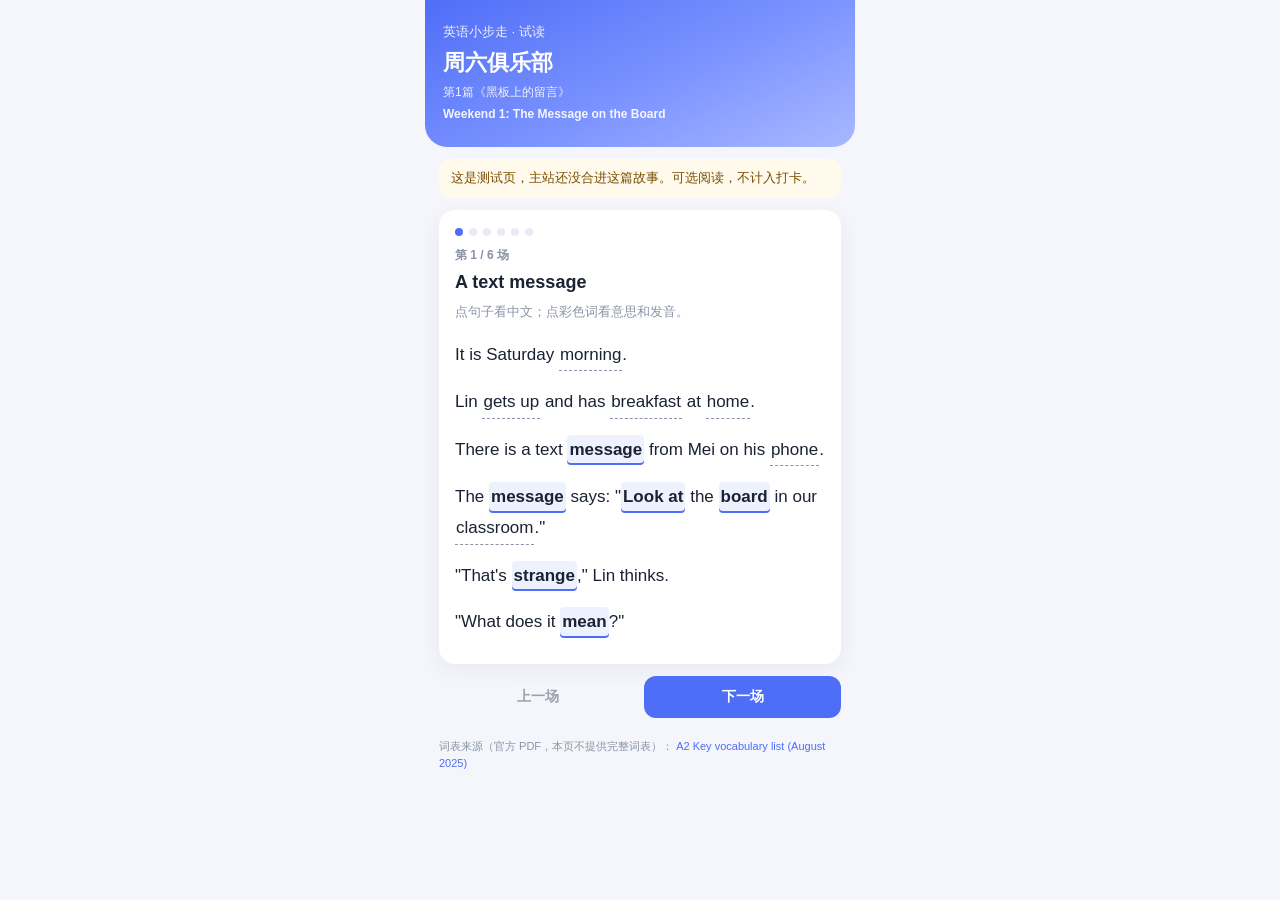
==== saturday-club-test/index.html @ db71f750 "test: add Saturday Club Weekend 1 reading page (GitHub test path only) Standalone /saturday-club-tes" ====
<!DOCTYPE html>
<html lang="zh-CN">
<head>
  <meta charset="utf-8" />
  <meta name="viewport" content="width=device-width, initial-scale=1" />
  <meta name="robots" content="noindex, nofollow" />
  <meta name="description" content="周六俱乐部第1篇试读页（测试，不列入搜索）" />
  <title>Saturday Club — Weekend 1: The Message on the Board（周六俱乐部·第1篇《黑板上的留言》）</title>
  <style>
    :root {
      --bg:#f4f6fb; --card:#fff; --text:#1a2233; --muted:#8a94a6;
      --primary:#4f6ef7; --primary-soft:#eef2ff; --green:#12b76a; --green-soft:#ecfdf3;
      --orange:#f79009; --orange-soft:#fffaeb; --red:#f04438; --red-soft:#fef3f2;
      --border:#e7ebf3; --radius:16px; --shadow:0 6px 22px rgba(26,34,51,.06);
    }
    * { box-sizing:border-box; margin:0; padding:0 }
    body {
      font-family:-apple-system,BlinkMacSystemFont,"PingFang SC","Hiragino Sans GB","Microsoft YaHei",sans-serif;
      background:var(--bg); color:var(--text); font-size:15px; line-height:1.5;
      min-height:100vh; padding-bottom:32px;
    }
    .wrap { max-width:430px; margin:0 auto }
    .top {
      background:linear-gradient(155deg,#4f6ef7,#7b93ff 55%,#a8b8ff);
      color:#fff; padding:22px 18px 24px; border-radius:0 0 22px 22px;
    }
    .top .hi { font-size:13px; opacity:.9 }
    .top h1 { font-size:22px; font-weight:700; margin:4px 0 }
    .top .sub { font-size:12px; opacity:.88 }
    .top .sub-en { font-size:12px; opacity:.92; margin-top:4px; font-weight:600 }
    #main { padding:0 14px 12px }
    .notice {
      margin:12px 0 0; background:var(--orange-soft); color:#7a4d00;
      border-radius:12px; padding:10px 12px; font-size:12.5px; line-height:1.55;
    }
    .card-block {
      background:var(--card); border-radius:var(--radius); padding:18px 16px;
      box-shadow:var(--shadow); margin-top:12px;
    }
    .label { font-size:12px; font-weight:700; color:var(--muted); margin-bottom:6px }
    .scene-title { font-size:18px; font-weight:700; margin:0 0 8px; line-height:1.35 }
    .hint-line { font-size:13px; color:var(--muted); margin:0 0 10px }
    .dots { display:flex; gap:6px; margin-bottom:10px }
    .dot { width:8px; height:8px; border-radius:50%; background:var(--border) }
    .dot.on { background:var(--primary) }
    .story { margin-top:4px }
    .sent {
      margin:0 -6px; padding:8px 6px; border-radius:12px; cursor:pointer;
    }
    .sent:hover, .sent:focus { background:var(--bg); outline:none }
    .sent.open { background:var(--bg) }
    .sent-en { font-size:17px; line-height:1.8; color:var(--text) }
    .sent-zh { display:none; font-size:13px; color:var(--muted); line-height:1.6; margin-top:4px }
    .sent.open .sent-zh { display:block }
    .chunk {
      font: inherit; color: inherit; display: inline; padding: 0 2px; margin: 0;
      border: none; cursor: pointer; border-radius: 4px; line-height: inherit;
      background: transparent; vertical-align: baseline;
    }
    .chunk-new {
      background: var(--primary-soft);
      box-shadow: inset 0 -2px 0 var(--primary);
      font-weight: 650;
    }
    .chunk-recycled {
      box-shadow: none;
      background: transparent;
      border-bottom: 1.5px dashed var(--muted);
      border-radius: 0;
      padding: 0 1px;
    }
    .btn {
      border:none; border-radius:12px; font-family:inherit; font-weight:600;
      font-size:14px; padding:12px 14px; cursor:pointer;
    }
    .btn:active { opacity:.9; transform:scale(.98) }
    .btn:disabled { opacity:.4; cursor:default; transform:none }
    .btn-primary { background:var(--primary); color:#fff }
    .btn-ghost { background:var(--bg); color:var(--text) }
    .btn-green { background:var(--green); color:#fff }
    .btn-full { width:100% }
    .btn-row { display:flex; gap:8px; margin-top:12px }
    .btn-row .btn { flex:1 }
    .linkish {
      display:block; width:100%; margin-top:12px; background:none; border:none;
      font-family:inherit; font-size:13px; color:var(--muted); cursor:pointer; text-align:center;
      padding:8px;
    }
    textarea, input[type=text] {
      box-sizing:border-box; width:100%; padding:12px 12px; border:1.5px solid var(--border);
      border-radius:12px; font-size:16px; font-family:inherit; outline:none; background:#fff;
      -webkit-appearance:none; appearance:none; color:var(--text);
    }
    textarea { resize:vertical; min-height:84px; line-height:1.5 }
    textarea:focus, input[type=text]:focus { border-color:var(--primary) }
    .model {
      margin-top:12px; background:var(--green-soft); border-radius:12px; padding:10px 12px;
    }
    .model p { font-size:14px; font-weight:600 }
    .model .zh { font-size:13px; font-weight:400; color:#166534; margin-top:4px }
    .retell-card { margin-top:12px; padding-top:10px; border-top:1px solid var(--border) }
    .retell-card:first-of-type { border-top:none; padding-top:0 }
    .retell-card h3 { font-size:16px; margin-bottom:4px }
    .bank { display:flex; flex-wrap:wrap; gap:6px; margin-top:8px }
    .bank button {
      border:1.5px solid var(--border); background:#fff; border-radius:999px;
      padding:4px 10px; font-size:13px; font-family:inherit; cursor:pointer;
    }
    .bank button:active { background:var(--primary-soft); border-color:var(--primary) }
    .picks { display:flex; flex-direction:column; gap:8px; margin:8px 0 14px }
    .pick {
      text-align:left; border:1.5px solid var(--border); background:#fff; border-radius:14px;
      padding:12px 14px; font-family:inherit; font-size:14px; font-weight:600; cursor:pointer; color:var(--text);
    }
    .pick.on { border-color:var(--primary); background:var(--primary-soft); color:var(--primary) }
    .pick.done { border-color:#86efac; background:var(--green-soft) }
    .hint-box { font-size:12px; color:var(--muted); margin-top:8px; background:var(--bg); padding:8px 10px; border-radius:10px }
    .hint-box.ok { background:var(--green-soft); color:#166534; font-weight:600 }
    .hint-box.bad { background:var(--red-soft); color:#b42318 }
    .tag {
      display:inline-block; font-size:11px; font-weight:600; padding:3px 8px; border-radius:999px;
      background:var(--primary-soft); color:var(--primary); margin:0 4px 6px 0;
    }
    .spk {
      border:none; background:var(--primary-soft); color:var(--primary); border-radius:999px;
      font-size:13px; padding:2px 8px; margin-left:6px; cursor:pointer; vertical-align:middle;
      font-family:inherit; line-height:1.4;
    }
    .spk:active { transform:scale(.92) }
    #pop-mask {
      position:fixed; inset:0; background:rgba(26,34,51,.28); z-index:40;
    }
    #popover {
      position:fixed; left:14px; right:14px; bottom:16px; max-width:402px; margin:0 auto;
      background:#fff; border-radius:16px; box-shadow:0 12px 40px rgba(26,34,51,.18);
      padding:16px; z-index:50;
    }
    .pop-head { display:flex; justify-content:space-between; align-items:flex-start; gap:8px; margin-bottom:6px }
    .pop-word { font-size:20px; font-weight:700 }
    .pop-ipa { font-size:13px; color:var(--muted); margin-top:2px }
    .pop-gloss { font-size:16px; font-weight:700; margin:6px 0 10px }
    .badge { font-size:11px; font-weight:700; border-radius:999px; padding:3px 8px; white-space:nowrap }
    .badge-new { background:var(--primary-soft); color:var(--primary) }
    .badge-old { background:var(--bg); color:var(--muted) }
    .end-card h2 { font-size:20px; margin-bottom:8px }
    .end-note {
      margin-top:12px; background:var(--primary-soft); color:#334; border-radius:12px;
      padding:10px 12px; font-size:13px; line-height:1.6;
    }
    footer {
      margin:8px 14px 24px; font-size:11px; color:var(--muted); line-height:1.55;
    }
    footer a { color:var(--primary); text-decoration:none }
    footer a:hover { text-decoration:underline }
    [hidden] { display:none !important }
  </style>
</head>
<body>
  <div class="wrap">
    <header class="top">
      <div class="hi">英语小步走 · 试读</div>
      <h1>周六俱乐部</h1>
      <p class="sub">第1篇《黑板上的留言》</p>
      <p class="sub-en">Weekend 1: The Message on the Board</p>
    </header>
    <div id="main">
      <div class="notice">正在打开故事…</div>
    </div>
    <footer>
      词表来源（官方 PDF，本页不提供完整词表）：
      <a href="https://www.cambridgeenglish.org/images/506886-a2-key-2020-vocabulary-list.pdf" target="_blank" rel="noopener noreferrer">A2 Key vocabulary list (August 2025)</a>
    </footer>
  </div>
  <div id="pop-mask" hidden></div>
  <div id="popover" hidden role="dialog" aria-label="词义提示"></div>
  <script src="app.js" defer></script>
</body>
</html>
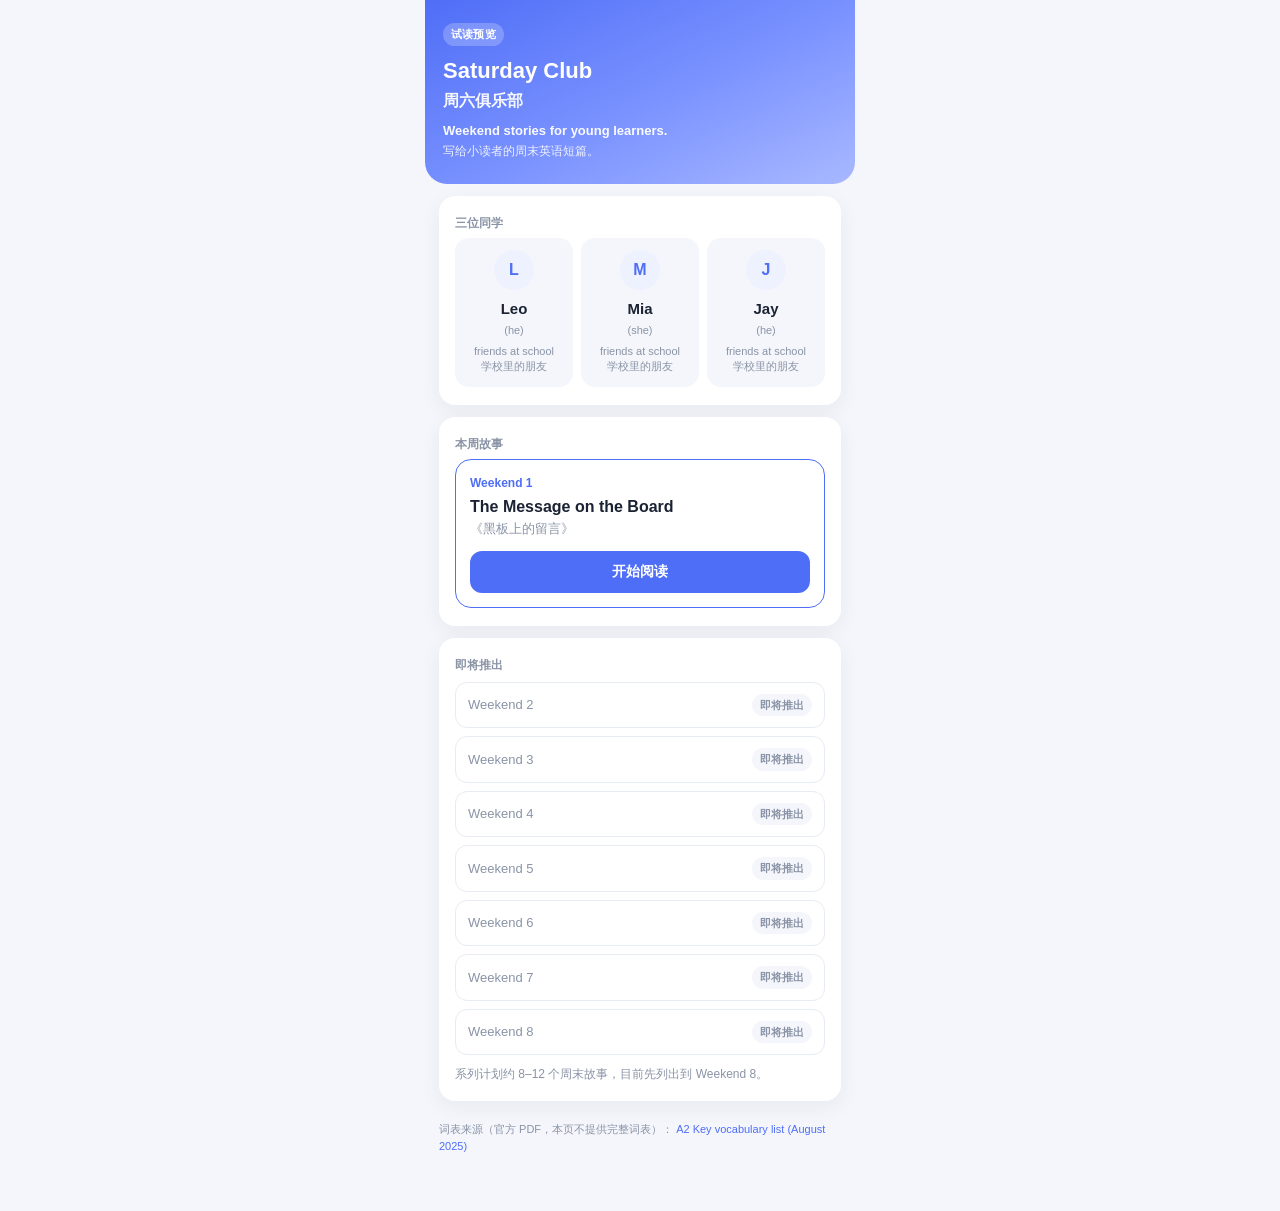
==== commit a51467ff: "test(saturday-club): add series hub and rename characters to Leo, Mia, Jay Preview URL now opens a S" ====
--- a/saturday-club-test/index.html
+++ b/saturday-club-test/index.html
@@ -4,8 +4,8 @@
   <meta charset="utf-8" />
   <meta name="viewport" content="width=device-width, initial-scale=1" />
   <meta name="robots" content="noindex, nofollow" />
-  <meta name="description" content="周六俱乐部第1篇试读页（测试，不列入搜索）" />
-  <title>Saturday Club — Weekend 1: The Message on the Board（周六俱乐部·第1篇《黑板上的留言》）</title>
+  <meta name="description" content="周六俱乐部试读预览（测试，不列入搜索）" />
+  <title>Saturday Club / 周六俱乐部（试读预览）</title>
   <style>
     :root {
       --bg:#f4f6fb; --card:#fff; --text:#1a2233; --muted:#8a94a6;
@@ -49,7 +49,7 @@
     }
     .sent:hover, .sent:focus { background:var(--bg); outline:none }
     .sent.open { background:var(--bg) }
-    .sent-en { font-size:17px; line-height:1.8; color:var(--text) }
+    .sent-en { font-size:18px; line-height:1.8; color:var(--text) }
     .sent-zh { display:none; font-size:13px; color:var(--muted); line-height:1.6; margin-top:4px }
     .sent.open .sent-zh { display:block }
     .chunk {
@@ -152,19 +152,65 @@
     }
     footer a { color:var(--primary); text-decoration:none }
     footer a:hover { text-decoration:underline }
+
+    .top { position:relative }
+    .top.story-top {
+      display:flex; align-items:flex-start; gap:10px;
+      padding:16px 16px 20px;
+    }
+    .story-head { flex:1; min-width:0 }
+    .back {
+      flex:0 0 auto; margin-top:2px;
+      display:inline-flex; align-items:center; gap:2px;
+      border:none; border-radius:12px; background:rgba(255,255,255,.22);
+      color:#fff; font-family:inherit; font-size:13px; font-weight:600;
+      padding:8px 10px; cursor:pointer; line-height:1;
+    }
+    .back:active { opacity:.9; transform:scale(.98) }
+    .preview-pill {
+      display:inline-block; font-size:11px; font-weight:700; letter-spacing:.02em;
+      background:rgba(255,255,255,.22); border-radius:999px; padding:3px 8px; margin-bottom:8px;
+    }
+    .top .title-en { font-size:22px; font-weight:700; margin:0 }
+    .top .title-zh { font-size:16px; font-weight:700; opacity:.95; margin:2px 0 8px }
+    .intro { margin-top:6px }
+    .intro .en { font-size:13px; font-weight:600; opacity:.96 }
+    .intro .zh { font-size:12px; opacity:.88; margin-top:2px }
+    .chars { display:grid; grid-template-columns:1fr 1fr 1fr; gap:8px }
+    .char {
+      background:var(--bg); border-radius:14px; padding:12px 6px; text-align:center;
+    }
+    .char .initial {
+      width:40px; height:40px; margin:0 auto 8px; border-radius:50%;
+      background:var(--primary-soft); color:var(--primary);
+      font-weight:800; font-size:16px; display:flex; align-items:center; justify-content:center;
+    }
+    .char .name { font-weight:700; font-size:15px }
+    .char .pro { font-size:11px; color:var(--muted); margin-top:1px }
+    .char .blurb { font-size:11px; color:var(--muted); margin-top:6px; line-height:1.4 }
+    .week-now {
+      border:1.5px solid var(--primary); background:#fff; border-radius:16px; padding:14px;
+    }
+    .week-now .wk { font-size:12px; font-weight:700; color:var(--primary); margin-bottom:4px }
+    .week-now h3 { font-size:16px; margin:0 0 2px; line-height:1.35 }
+    .week-now .zh { font-size:13px; color:var(--muted); margin-bottom:12px }
+    .week-locked {
+      display:flex; justify-content:space-between; align-items:center;
+      padding:11px 12px; border:1.5px solid var(--border); border-radius:12px;
+      color:var(--muted); margin-top:8px; background:#fff; font-size:13px;
+    }
+    .week-locked .soon {
+      font-size:11px; font-weight:700; background:var(--bg); border-radius:999px; padding:3px 8px;
+    }
+    .series-note { font-size:12px; color:var(--muted); margin-top:10px; line-height:1.5 }
     [hidden] { display:none !important }
   </style>
 </head>
 <body>
   <div class="wrap">
-    <header class="top">
-      <div class="hi">英语小步走 · 试读</div>
-      <h1>周六俱乐部</h1>
-      <p class="sub">第1篇《黑板上的留言》</p>
-      <p class="sub-en">Weekend 1: The Message on the Board</p>
-    </header>
+    <header class="top" id="header"></header>
     <div id="main">
-      <div class="notice">正在打开故事…</div>
+      <div class="notice">正在打开…</div>
     </div>
     <footer>
       词表来源（官方 PDF，本页不提供完整词表）：
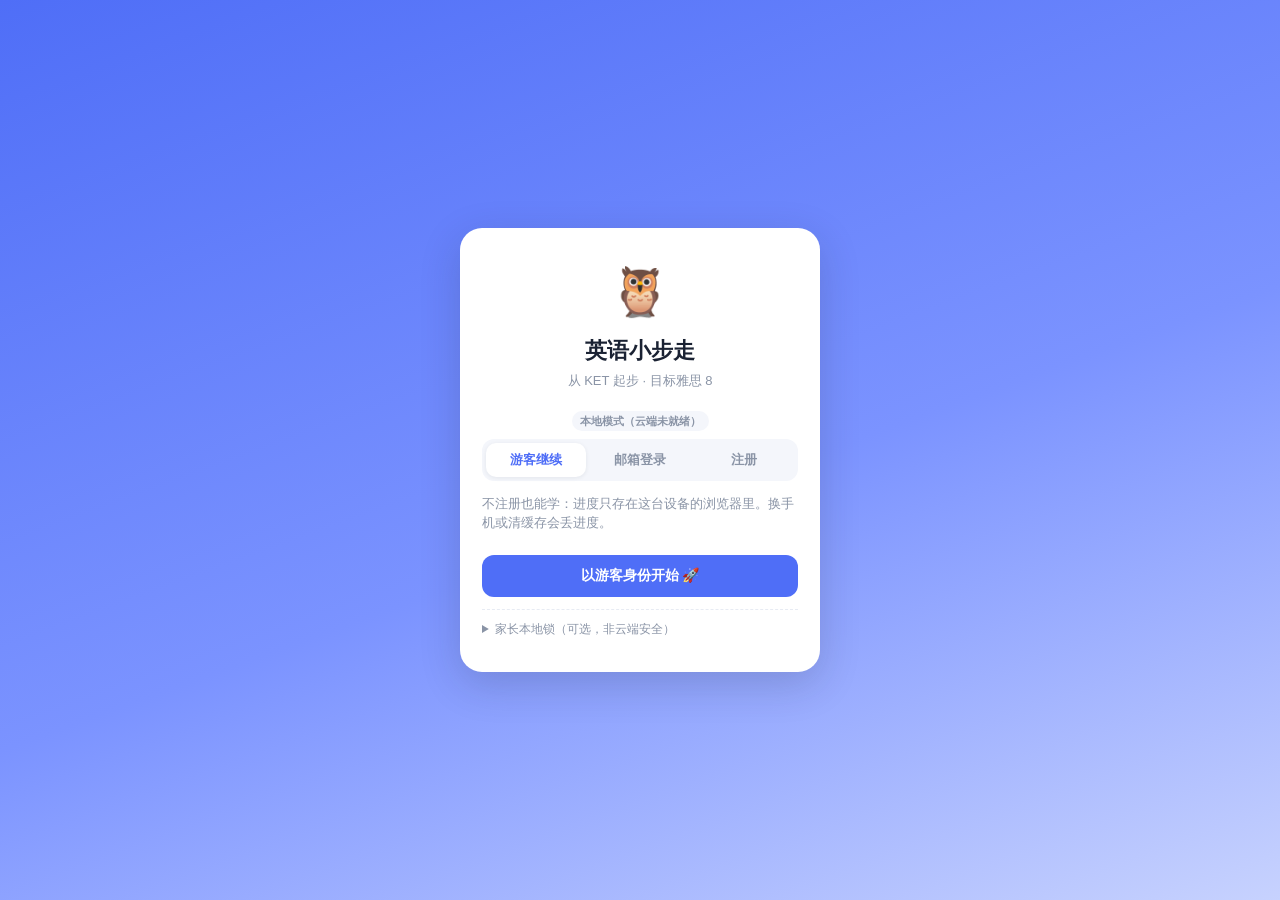
==== commit 55b0a289: "feat: merge Saturday Club into the official app with 2-day unlock Add a home entry and official club" ====
--- a/saturday-club-test/index.html
+++ b/saturday-club-test/index.html
@@ -3,222 +3,18 @@
 <head>
   <meta charset="utf-8" />
   <meta name="viewport" content="width=device-width, initial-scale=1" />
-  <meta name="robots" content="noindex, nofollow" />
-  <meta name="description" content="周六俱乐部试读预览（测试，不列入搜索）" />
-  <title>Saturday Club / 周六俱乐部（试读预览）</title>
-  <style>
-    :root {
-      --bg:#f4f6fb; --card:#fff; --text:#1a2233; --muted:#8a94a6;
-      --primary:#4f6ef7; --primary-soft:#eef2ff; --green:#12b76a; --green-soft:#ecfdf3;
-      --orange:#f79009; --orange-soft:#fffaeb; --red:#f04438; --red-soft:#fef3f2;
-      --border:#e7ebf3; --radius:16px; --shadow:0 6px 22px rgba(26,34,51,.06);
-    }
-    * { box-sizing:border-box; margin:0; padding:0 }
-    body {
-      font-family:-apple-system,BlinkMacSystemFont,"PingFang SC","Hiragino Sans GB","Microsoft YaHei",sans-serif;
-      background:var(--bg); color:var(--text); font-size:15px; line-height:1.5;
-      min-height:100vh; padding-bottom:32px;
-    }
-    .wrap { max-width:430px; margin:0 auto }
-    .top {
-      background:linear-gradient(155deg,#4f6ef7,#7b93ff 55%,#a8b8ff);
-      color:#fff; padding:22px 18px 24px; border-radius:0 0 22px 22px;
-    }
-    .top .hi { font-size:13px; opacity:.9 }
-    .top h1 { font-size:22px; font-weight:700; margin:4px 0 }
-    .top .sub { font-size:12px; opacity:.88 }
-    .top .sub-en { font-size:12px; opacity:.92; margin-top:4px; font-weight:600 }
-    #main { padding:0 14px 12px }
-    .notice {
-      margin:12px 0 0; background:var(--orange-soft); color:#7a4d00;
-      border-radius:12px; padding:10px 12px; font-size:12.5px; line-height:1.55;
-    }
-    .card-block {
-      background:var(--card); border-radius:var(--radius); padding:18px 16px;
-      box-shadow:var(--shadow); margin-top:12px;
-    }
-    .label { font-size:12px; font-weight:700; color:var(--muted); margin-bottom:6px }
-    .scene-title { font-size:18px; font-weight:700; margin:0 0 8px; line-height:1.35 }
-    .hint-line { font-size:13px; color:var(--muted); margin:0 0 10px }
-    .dots { display:flex; gap:6px; margin-bottom:10px }
-    .dot { width:8px; height:8px; border-radius:50%; background:var(--border) }
-    .dot.on { background:var(--primary) }
-    .story { margin-top:4px }
-    .sent {
-      margin:0 -6px; padding:8px 6px; border-radius:12px; cursor:pointer;
-    }
-    .sent:hover, .sent:focus { background:var(--bg); outline:none }
-    .sent.open { background:var(--bg) }
-    .sent-en { font-size:18px; line-height:1.8; color:var(--text) }
-    .sent-zh { display:none; font-size:13px; color:var(--muted); line-height:1.6; margin-top:4px }
-    .sent.open .sent-zh { display:block }
-    .chunk {
-      font: inherit; color: inherit; display: inline; padding: 0 2px; margin: 0;
-      border: none; cursor: pointer; border-radius: 4px; line-height: inherit;
-      background: transparent; vertical-align: baseline;
-    }
-    .chunk-new {
-      background: var(--primary-soft);
-      box-shadow: inset 0 -2px 0 var(--primary);
-      font-weight: 650;
-    }
-    .chunk-recycled {
-      box-shadow: none;
-      background: transparent;
-      border-bottom: 1.5px dashed var(--muted);
-      border-radius: 0;
-      padding: 0 1px;
-    }
-    .btn {
-      border:none; border-radius:12px; font-family:inherit; font-weight:600;
-      font-size:14px; padding:12px 14px; cursor:pointer;
-    }
-    .btn:active { opacity:.9; transform:scale(.98) }
-    .btn:disabled { opacity:.4; cursor:default; transform:none }
-    .btn-primary { background:var(--primary); color:#fff }
-    .btn-ghost { background:var(--bg); color:var(--text) }
-    .btn-green { background:var(--green); color:#fff }
-    .btn-full { width:100% }
-    .btn-row { display:flex; gap:8px; margin-top:12px }
-    .btn-row .btn { flex:1 }
-    .linkish {
-      display:block; width:100%; margin-top:12px; background:none; border:none;
-      font-family:inherit; font-size:13px; color:var(--muted); cursor:pointer; text-align:center;
-      padding:8px;
-    }
-    textarea, input[type=text] {
-      box-sizing:border-box; width:100%; padding:12px 12px; border:1.5px solid var(--border);
-      border-radius:12px; font-size:16px; font-family:inherit; outline:none; background:#fff;
-      -webkit-appearance:none; appearance:none; color:var(--text);
-    }
-    textarea { resize:vertical; min-height:84px; line-height:1.5 }
-    textarea:focus, input[type=text]:focus { border-color:var(--primary) }
-    .model {
-      margin-top:12px; background:var(--green-soft); border-radius:12px; padding:10px 12px;
-    }
-    .model p { font-size:14px; font-weight:600 }
-    .model .zh { font-size:13px; font-weight:400; color:#166534; margin-top:4px }
-    .retell-card { margin-top:12px; padding-top:10px; border-top:1px solid var(--border) }
-    .retell-card:first-of-type { border-top:none; padding-top:0 }
-    .retell-card h3 { font-size:16px; margin-bottom:4px }
-    .bank { display:flex; flex-wrap:wrap; gap:6px; margin-top:8px }
-    .bank button {
-      border:1.5px solid var(--border); background:#fff; border-radius:999px;
-      padding:4px 10px; font-size:13px; font-family:inherit; cursor:pointer;
-    }
-    .bank button:active { background:var(--primary-soft); border-color:var(--primary) }
-    .picks { display:flex; flex-direction:column; gap:8px; margin:8px 0 14px }
-    .pick {
-      text-align:left; border:1.5px solid var(--border); background:#fff; border-radius:14px;
-      padding:12px 14px; font-family:inherit; font-size:14px; font-weight:600; cursor:pointer; color:var(--text);
-    }
-    .pick.on { border-color:var(--primary); background:var(--primary-soft); color:var(--primary) }
-    .pick.done { border-color:#86efac; background:var(--green-soft) }
-    .hint-box { font-size:12px; color:var(--muted); margin-top:8px; background:var(--bg); padding:8px 10px; border-radius:10px }
-    .hint-box.ok { background:var(--green-soft); color:#166534; font-weight:600 }
-    .hint-box.bad { background:var(--red-soft); color:#b42318 }
-    .tag {
-      display:inline-block; font-size:11px; font-weight:600; padding:3px 8px; border-radius:999px;
-      background:var(--primary-soft); color:var(--primary); margin:0 4px 6px 0;
-    }
-    .spk {
-      border:none; background:var(--primary-soft); color:var(--primary); border-radius:999px;
-      font-size:13px; padding:2px 8px; margin-left:6px; cursor:pointer; vertical-align:middle;
-      font-family:inherit; line-height:1.4;
-    }
-    .spk:active { transform:scale(.92) }
-    #pop-mask {
-      position:fixed; inset:0; background:rgba(26,34,51,.28); z-index:40;
-    }
-    #popover {
-      position:fixed; left:14px; right:14px; bottom:16px; max-width:402px; margin:0 auto;
-      background:#fff; border-radius:16px; box-shadow:0 12px 40px rgba(26,34,51,.18);
-      padding:16px; z-index:50;
-    }
-    .pop-head { display:flex; justify-content:space-between; align-items:flex-start; gap:8px; margin-bottom:6px }
-    .pop-word { font-size:20px; font-weight:700 }
-    .pop-ipa { font-size:13px; color:var(--muted); margin-top:2px }
-    .pop-gloss { font-size:16px; font-weight:700; margin:6px 0 10px }
-    .badge { font-size:11px; font-weight:700; border-radius:999px; padding:3px 8px; white-space:nowrap }
-    .badge-new { background:var(--primary-soft); color:var(--primary) }
-    .badge-old { background:var(--bg); color:var(--muted) }
-    .end-card h2 { font-size:20px; margin-bottom:8px }
-    .end-note {
-      margin-top:12px; background:var(--primary-soft); color:#334; border-radius:12px;
-      padding:10px 12px; font-size:13px; line-height:1.6;
-    }
-    footer {
-      margin:8px 14px 24px; font-size:11px; color:var(--muted); line-height:1.55;
-    }
-    footer a { color:var(--primary); text-decoration:none }
-    footer a:hover { text-decoration:underline }
-
-    .top { position:relative }
-    .top.story-top {
-      display:flex; align-items:flex-start; gap:10px;
-      padding:16px 16px 20px;
-    }
-    .story-head { flex:1; min-width:0 }
-    .back {
-      flex:0 0 auto; margin-top:2px;
-      display:inline-flex; align-items:center; gap:2px;
-      border:none; border-radius:12px; background:rgba(255,255,255,.22);
-      color:#fff; font-family:inherit; font-size:13px; font-weight:600;
-      padding:8px 10px; cursor:pointer; line-height:1;
-    }
-    .back:active { opacity:.9; transform:scale(.98) }
-    .preview-pill {
-      display:inline-block; font-size:11px; font-weight:700; letter-spacing:.02em;
-      background:rgba(255,255,255,.22); border-radius:999px; padding:3px 8px; margin-bottom:8px;
-    }
-    .top .title-en { font-size:22px; font-weight:700; margin:0 }
-    .top .title-zh { font-size:16px; font-weight:700; opacity:.95; margin:2px 0 8px }
-    .intro { margin-top:6px }
-    .intro .en { font-size:13px; font-weight:600; opacity:.96 }
-    .intro .zh { font-size:12px; opacity:.88; margin-top:2px }
-    .chars { display:grid; grid-template-columns:1fr 1fr 1fr; gap:8px }
-    .char {
-      background:var(--bg); border-radius:14px; padding:12px 6px; text-align:center;
-    }
-    .char .initial {
-      width:40px; height:40px; margin:0 auto 8px; border-radius:50%;
-      background:var(--primary-soft); color:var(--primary);
-      font-weight:800; font-size:16px; display:flex; align-items:center; justify-content:center;
-    }
-    .char .name { font-weight:700; font-size:15px }
-    .char .pro { font-size:11px; color:var(--muted); margin-top:1px }
-    .char .blurb { font-size:11px; color:var(--muted); margin-top:6px; line-height:1.4 }
-    .week-now {
-      border:1.5px solid var(--primary); background:#fff; border-radius:16px; padding:14px;
-    }
-    .week-now .wk { font-size:12px; font-weight:700; color:var(--primary); margin-bottom:4px }
-    .week-now h3 { font-size:16px; margin:0 0 2px; line-height:1.35 }
-    .week-now .zh { font-size:13px; color:var(--muted); margin-bottom:12px }
-    .week-locked {
-      display:flex; justify-content:space-between; align-items:center;
-      padding:11px 12px; border:1.5px solid var(--border); border-radius:12px;
-      color:var(--muted); margin-top:8px; background:#fff; font-size:13px;
-    }
-    .week-locked .soon {
-      font-size:11px; font-weight:700; background:var(--bg); border-radius:999px; padding:3px 8px;
-    }
-    .series-note { font-size:12px; color:var(--muted); margin-top:10px; line-height:1.5 }
-    [hidden] { display:none !important }
-  </style>
+  <title>周六俱乐部</title>
+  <script>
+    (function () {
+      var h = (location.hash || "").replace(/^#/, "").toLowerCase();
+      var dest = "../#club";
+      if (h === "story" || h === "w1" || h === "weekend-1") dest = "../#club/story";
+      location.replace(dest);
+    })();
+  </script>
+  <meta http-equiv="refresh" content="0;url=../#club" />
 </head>
 <body>
-  <div class="wrap">
-    <header class="top" id="header"></header>
-    <div id="main">
-      <div class="notice">正在打开…</div>
-    </div>
-    <footer>
-      词表来源（官方 PDF，本页不提供完整词表）：
-      <a href="https://www.cambridgeenglish.org/images/506886-a2-key-2020-vocabulary-list.pdf" target="_blank" rel="noopener noreferrer">A2 Key vocabulary list (August 2025)</a>
-    </footer>
-  </div>
-  <div id="pop-mask" hidden></div>
-  <div id="popover" hidden role="dialog" aria-label="词义提示"></div>
-  <script src="app.js" defer></script>
+  <p><a href="../#club">周六俱乐部已合进英语小步走，点此进入</a></p>
 </body>
 </html>
